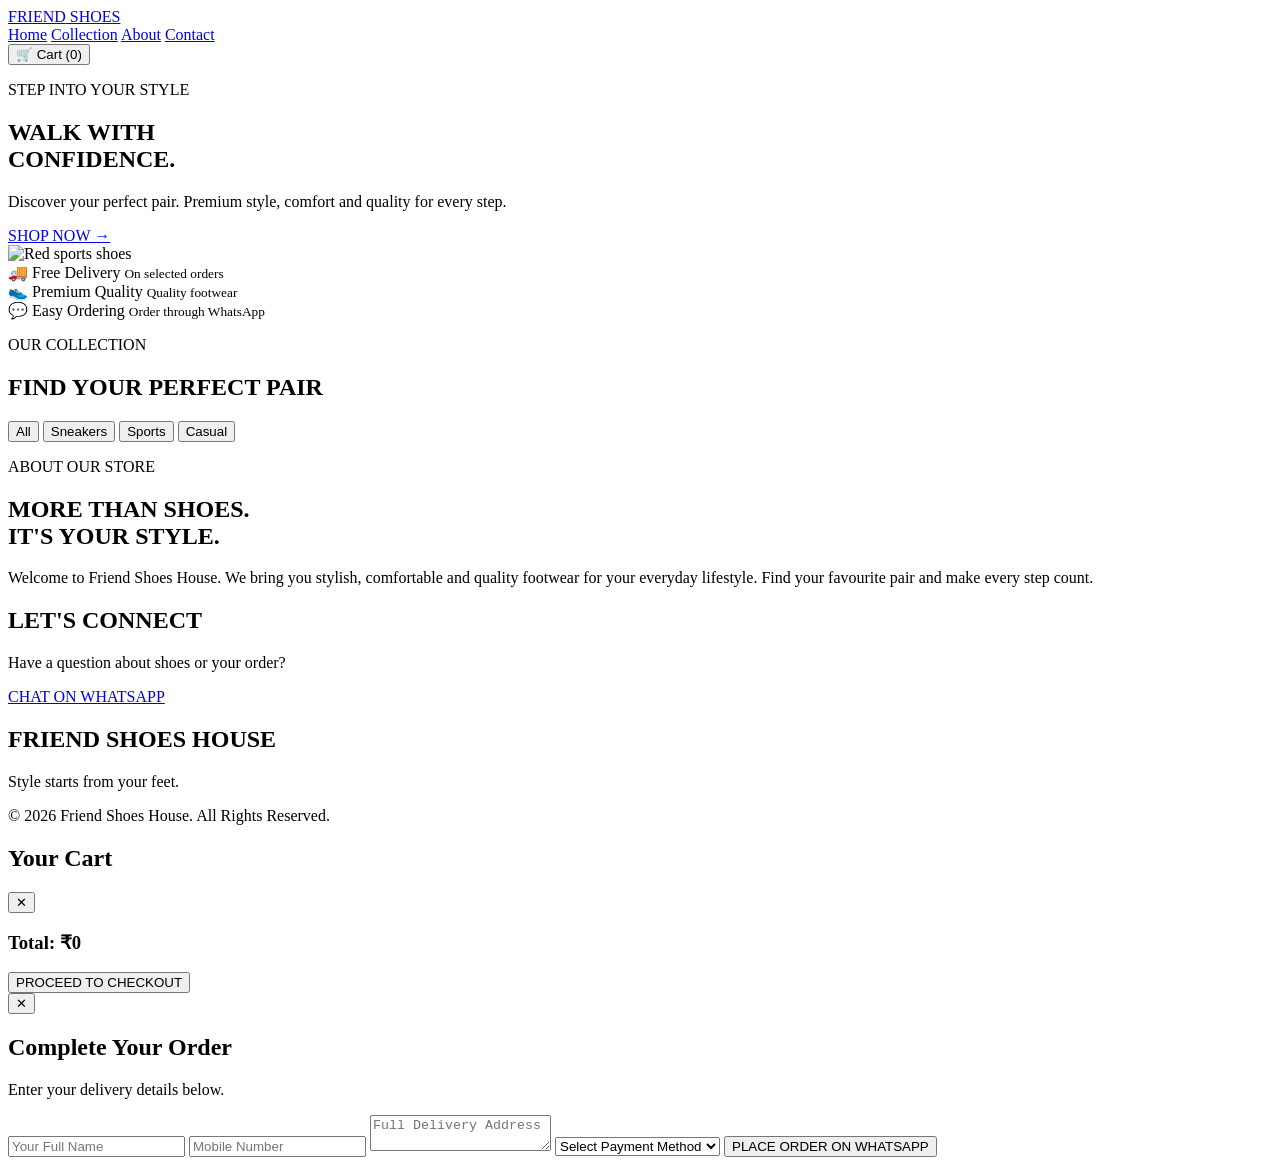
==== index.html @ 9ecb45f8 "Add files via upload" ====
<!DOCTYPE html>
<html lang="en">
<head>
    <meta charset="UTF-8">
    <meta name="viewport" content="width=device-width, initial-scale=1.0">
    <title>Friend Shoes House | Premium Footwear</title>
    <link rel="stylesheet" href="style.css">
    <link rel="preconnect" href="https://fonts.googleapis.com">
    <link href="https://fonts.googleapis.com/css2?family=Montserrat:wght@400;500;600;700;800;900&display=swap" rel="stylesheet">
</head>
<body>

<header class="navbar">
    <a href="#" class="logo">FRIEND<span> SHOES</span></a>

    <nav>
        <a href="#home">Home</a>
        <a href="#products">Collection</a>
        <a href="#about">About</a>
        <a href="#contact">Contact</a>
    </nav>

    <button class="cart-btn" onclick="toggleCart()">
        🛒 Cart (<span id="cart-count">0</span>)
    </button>
</header>

<section class="hero" id="home">
    <div class="hero-content">
        <p class="tagline">STEP INTO YOUR STYLE</p>
        <h1>WALK WITH<br><span>CONFIDENCE.</span></h1>
        <p>Discover your perfect pair. Premium style, comfort and quality for every step.</p>
        <a href="#products" class="main-btn">SHOP NOW →</a>
    </div>
    <div class="hero-image">
        <img src="https://images.unsplash.com/photo-1542291026-7eec264c27ff?w=900" alt="Red sports shoes">
    </div>
</section>

<section class="features">
    <div>🚚 Free Delivery <small>On selected orders</small></div>
    <div>👟 Premium Quality <small>Quality footwear</small></div>
    <div>💬 Easy Ordering <small>Order through WhatsApp</small></div>
</section>

<section class="products-section" id="products">
    <div class="section-heading">
        <p>OUR COLLECTION</p>
        <h2>FIND YOUR <span>PERFECT PAIR</span></h2>
    </div>

    <div class="filters">
        <button class="filter active" onclick="filterProducts('All',this)">All</button>
        <button class="filter" onclick="filterProducts('Sneakers',this)">Sneakers</button>
        <button class="filter" onclick="filterProducts('Sports',this)">Sports</button>
        <button class="filter" onclick="filterProducts('Casual',this)">Casual</button>
    </div>

    <div class="product-grid" id="product-list"></div>
</section>

<section class="about" id="about">
    <div>
        <p class="tagline">ABOUT OUR STORE</p>
        <h2>MORE THAN SHOES.<br><span>IT'S YOUR STYLE.</span></h2>
        <p>Welcome to Friend Shoes House. We bring you stylish, comfortable and quality footwear for your everyday lifestyle. Find your favourite pair and make every step count.</p>
    </div>
</section>

<section class="contact" id="contact">
    <h2>LET'S CONNECT</h2>
    <p>Have a question about shoes or your order?</p>
    <a href="#" onclick="contactWhatsApp();return false;" class="main-btn">CHAT ON WHATSAPP</a>
</section>

<footer>
    <h2>FRIEND <span>SHOES HOUSE</span></h2>
    <p>Style starts from your feet.</p>
    <p>© 2026 Friend Shoes House. All Rights Reserved.</p>
</footer>

<!-- Shopping Cart -->
<div class="overlay" id="overlay" onclick="toggleCart()"></div>

<aside class="cart-panel" id="cart-panel">
    <div class="cart-header">
        <h2>Your Cart</h2>
        <button onclick="toggleCart()">✕</button>
    </div>

    <div id="cart-items"></div>

    <div class="cart-bottom">
        <h3>Total: ₹<span id="cart-total">0</span></h3>
        <button class="main-btn checkout-btn" onclick="openCheckout()">PROCEED TO CHECKOUT</button>
    </div>
</aside>

<!-- Checkout -->
<div class="checkout-modal" id="checkout-modal">
    <div class="checkout-box">
        <button class="close-btn" onclick="closeCheckout()">✕</button>
        <h2>Complete Your Order</h2>
        <p>Enter your delivery details below.</p>

        <form id="checkout-form">
            <input type="text" id="customer-name" placeholder="Your Full Name" required>
            <input type="tel" id="customer-phone" placeholder="Mobile Number" pattern="[0-9]{10}" maxlength="10" required>
            <textarea id="customer-address" placeholder="Full Delivery Address" required></textarea>
            <select id="payment-method" required>
                <option value="">Select Payment Method</option>
                <option value="Cash on Delivery">Cash on Delivery</option>
                <option value="UPI (Confirm with store)">UPI (Confirm with store)</option>
            </select>
            <button type="submit" class="main-btn">PLACE ORDER ON WHATSAPP</button>
        </form>
    </div>
</div>

<script src="script.js"></script>
</body>
</html>
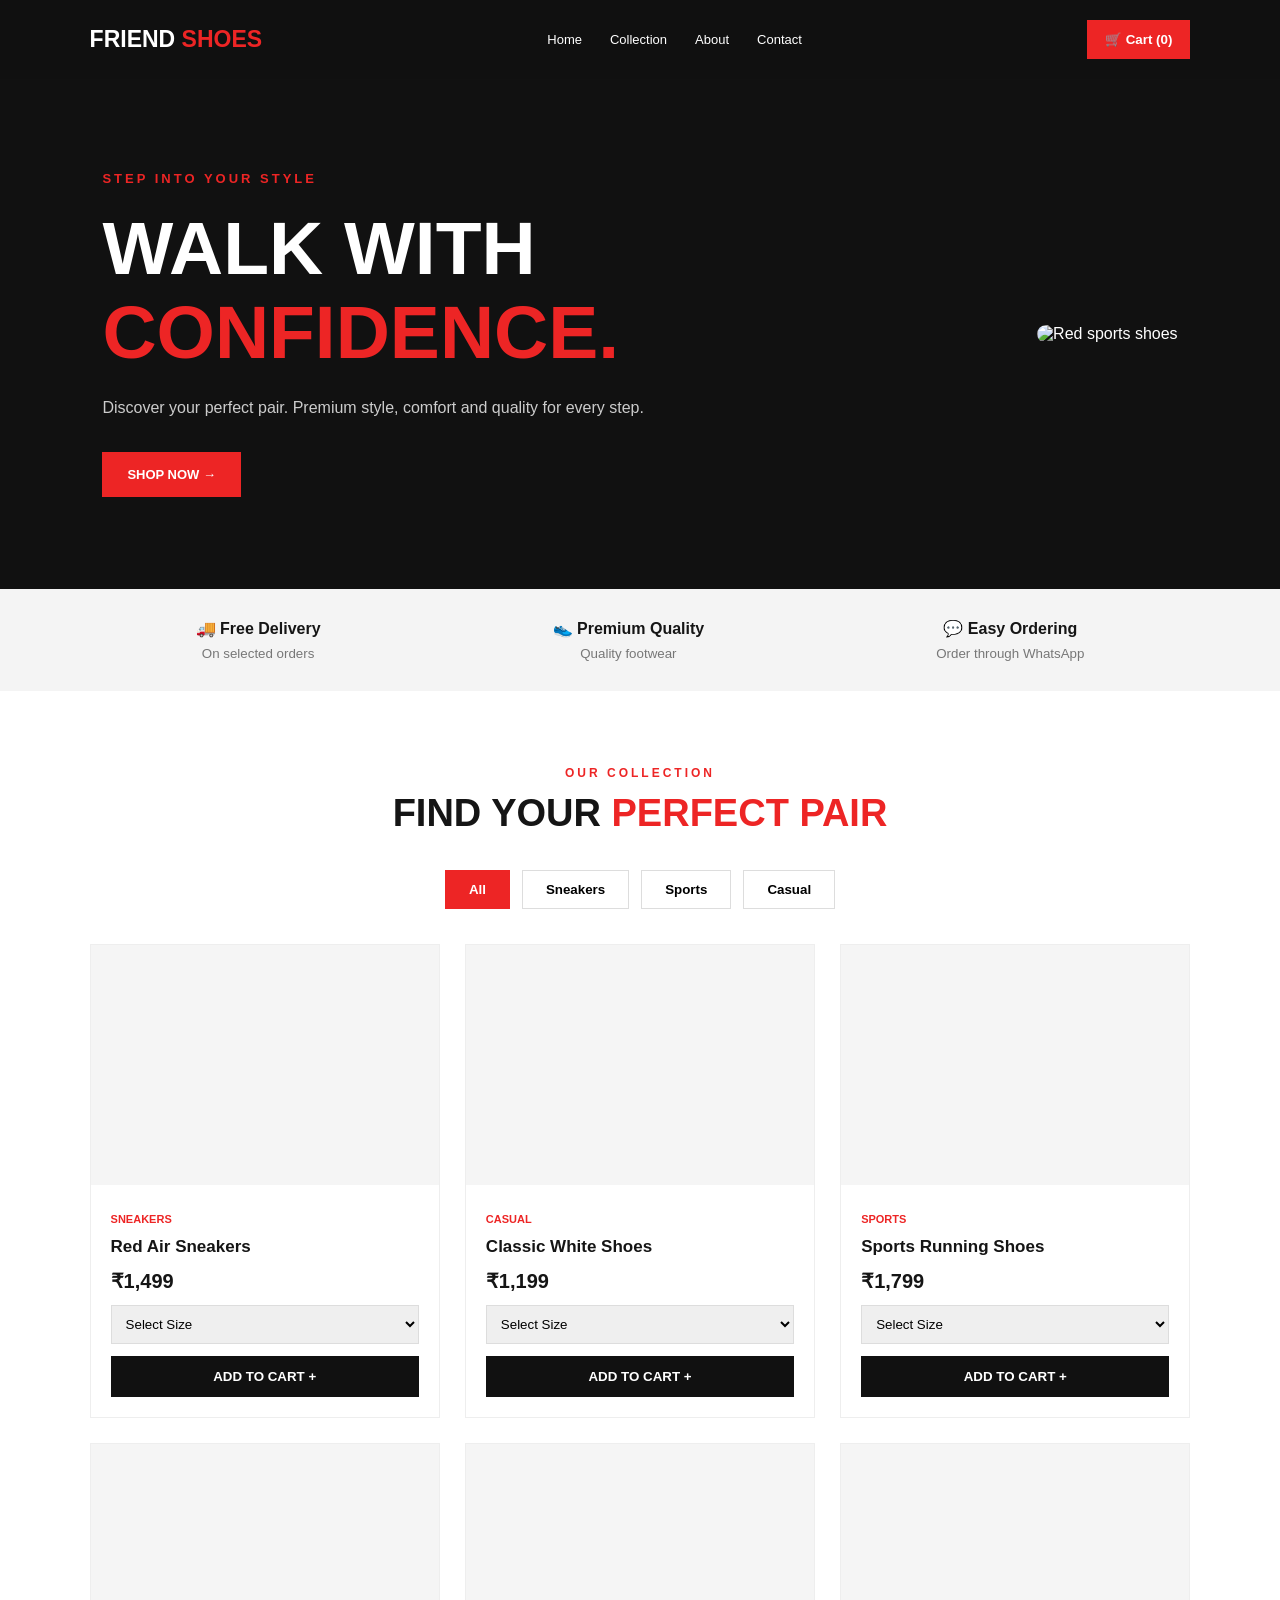
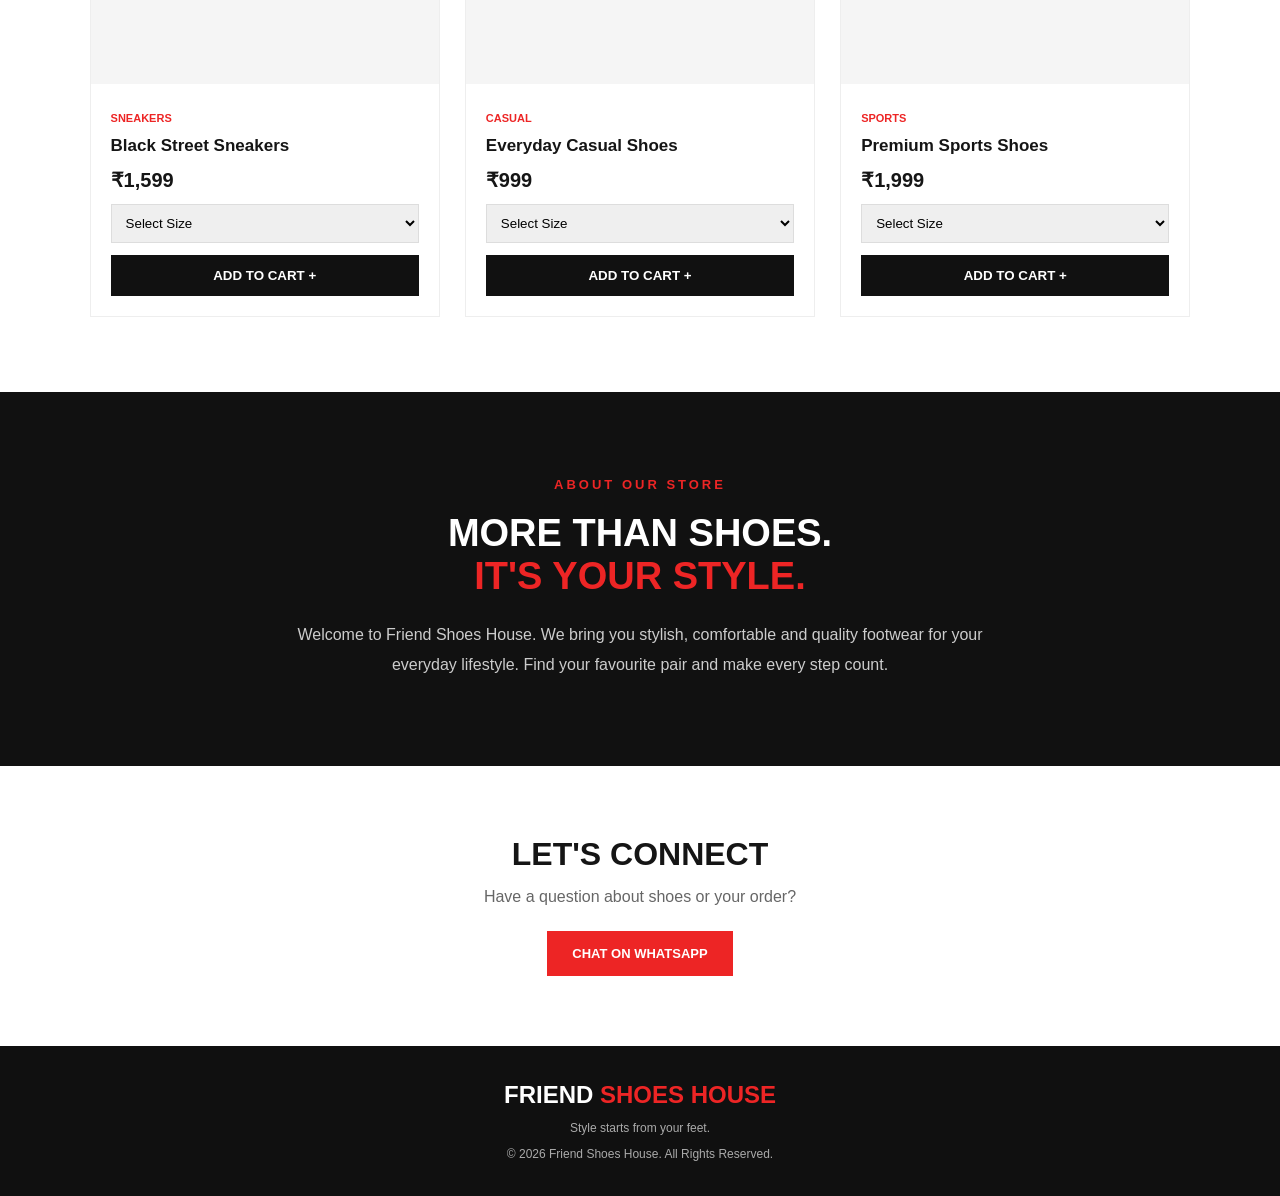
==== commit 7b408e42: "Update index.html" ====
--- a/index.html
+++ b/index.html
@@ -110,8 +110,7 @@
             <textarea id="customer-address" placeholder="Full Delivery Address" required></textarea>
             <select id="payment-method" required>
                 <option value="">Select Payment Method</option>
-                <option value="Cash on Delivery">Cash on Delivery</option>
-                <option value="UPI (Confirm with store)">UPI (Confirm with store)</option>
+       <option value="UPI (Confirm with store)">UPI (Confirm with store)</option>
             </select>
             <button type="submit" class="main-btn">PLACE ORDER ON WHATSAPP</button>
         </form>
--- a/style.css
+++ b/style.css
@@ -0,0 +1,435 @@
+
+* {
+    margin: 0;
+    padding: 0;
+    box-sizing: border-box;
+    font-family: 'Montserrat', sans-serif;
+}
+
+html { scroll-behavior: smooth; }
+
+body {
+    background: #fff;
+    color: #151515;
+}
+
+.navbar {
+    background: #101010;
+    color: white;
+    padding: 20px 7%;
+    display: flex;
+    align-items: center;
+    justify-content: space-between;
+    position: sticky;
+    top: 0;
+    z-index: 100;
+}
+
+.logo {
+    color: white;
+    font-size: 23px;
+    font-weight: 900;
+    text-decoration: none;
+}
+
+.logo span, footer span { color: #ed2525; }
+
+.navbar nav {
+    display: flex;
+    gap: 28px;
+}
+
+.navbar nav a {
+    color: white;
+    text-decoration: none;
+    font-size: 13px;
+}
+
+.navbar nav a:hover { color: #ed2525; }
+
+.cart-btn {
+    background: #ed2525;
+    color: white;
+    border: none;
+    padding: 12px 18px;
+    cursor: pointer;
+    font-weight: 700;
+}
+
+.hero {
+    background: #111;
+    color: white;
+    min-height: 510px;
+    padding: 70px 8%;
+    display: flex;
+    align-items: center;
+    justify-content: space-between;
+    gap: 30px;
+    overflow: hidden;
+}
+
+.hero-content { max-width: 550px; }
+
+.tagline {
+    color: #ed2525;
+    font-size: 13px;
+    font-weight: 800;
+    letter-spacing: 3px;
+    margin-bottom: 20px;
+}
+
+.hero h1 {
+    font-size: clamp(40px, 6vw, 75px);
+    line-height: 1.12;
+    font-weight: 900;
+}
+
+.hero h1 span, .section-heading span,
+.about span { color: #ed2525; }
+
+.hero-content > p:not(.tagline) {
+    color: #ccc;
+    line-height: 1.8;
+    margin: 20px 0 30px;
+}
+
+.hero-image img {
+    width: 100%;
+    max-width: 470px;
+    border-radius: 10px;
+}
+
+.main-btn {
+    display: inline-block;
+    background: #ed2525;
+    color: white;
+    padding: 15px 25px;
+    border: none;
+    text-decoration: none;
+    font-weight: 800;
+    font-size: 13px;
+    cursor: pointer;
+    transition: .3s;
+}
+
+.main-btn:hover {
+    background: #bd1010;
+    transform: translateY(-2px);
+}
+
+.features {
+    display: flex;
+    justify-content: space-around;
+    gap: 20px;
+    padding: 30px 7%;
+    background: #f4f4f4;
+    text-align: center;
+    font-weight: 800;
+}
+
+.features small {
+    display: block;
+    color: #777;
+    font-weight: 500;
+    margin-top: 8px;
+}
+
+.products-section {
+    padding: 75px 7%;
+}
+
+.section-heading { text-align: center; }
+
+.section-heading p {
+    color: #ed2525;
+    font-weight: 800;
+    letter-spacing: 3px;
+    font-size: 12px;
+}
+
+.section-heading h2 {
+    margin-top: 12px;
+    font-size: clamp(25px, 4vw, 38px);
+    font-weight: 900;
+}
+
+.filters {
+    display: flex;
+    justify-content: center;
+    flex-wrap: wrap;
+    gap: 12px;
+    margin: 35px 0;
+}
+
+.filter {
+    background: white;
+    border: 1px solid #ddd;
+    padding: 11px 23px;
+    cursor: pointer;
+    font-weight: 700;
+}
+
+.filter.active, .filter:hover {
+    background: #ed2525;
+    color: white;
+    border-color: #ed2525;
+}
+
+.product-grid {
+    display: grid;
+    grid-template-columns: repeat(3, 1fr);
+    gap: 25px;
+}
+
+.product-card {
+    border: 1px solid #eee;
+    overflow: hidden;
+    transition: .3s;
+}
+
+.product-card:hover {
+    transform: translateY(-6px);
+    box-shadow: 0 10px 25px #00000012;
+}
+
+.product-card img {
+    width: 100%;
+    height: 240px;
+    object-fit: cover;
+    background: #f5f5f5;
+}
+
+.product-info { padding: 20px; }
+
+.category {
+    color: #ed2525;
+    font-size: 11px;
+    font-weight: 800;
+    text-transform: uppercase;
+}
+
+.product-info h3 {
+    margin: 10px 0;
+    font-size: 17px;
+}
+
+.price {
+    font-size: 20px;
+    font-weight: 900;
+    margin: 12px 0;
+}
+
+.add-btn {
+    width: 100%;
+    background: #111;
+    color: white;
+    border: none;
+    padding: 13px;
+    cursor: pointer;
+    font-weight: 800;
+}
+
+.add-btn:hover { background: #ed2525; }
+
+.about {
+    background: #111;
+    color: white;
+    padding: 85px 10%;
+    text-align: center;
+}
+
+.about h2 { font-size: 38px; }
+
+.about > div > p:last-child {
+    max-width: 700px;
+    margin: 22px auto 0;
+    line-height: 1.9;
+    color: #ccc;
+}
+
+.contact {
+    text-align: center;
+    padding: 70px 20px;
+}
+
+.contact h2 { font-size: 32px; }
+.contact p { margin: 15px 0 25px; color: #666; }
+
+footer {
+    background: #101010;
+    color: white;
+    text-align: center;
+    padding: 35px 15px;
+}
+
+footer p {
+    color: #aaa;
+    font-size: 12px;
+    margin-top: 12px;
+}
+
+/* CART */
+
+.overlay {
+    display: none;
+    position: fixed;
+    inset: 0;
+    background: #0009;
+    z-index: 200;
+}
+
+.cart-panel {
+    position: fixed;
+    right: -450px;
+    top: 0;
+    width: 400px;
+    max-width: 90%;
+    height: 100%;
+    background: white;
+    z-index: 201;
+    padding: 25px;
+    display: flex;
+    flex-direction: column;
+    transition: .3s;
+}
+
+.cart-panel.open { right: 0; }
+
+.overlay.open { display: block; }
+
+.cart-header {
+    display: flex;
+    justify-content: space-between;
+    margin-bottom: 25px;
+}
+
+.cart-header button, .close-btn {
+    border: none;
+    background: none;
+    font-size: 22px;
+    cursor: pointer;
+}
+
+#cart-items {
+    overflow-y: auto;
+    flex: 1;
+}
+
+.cart-item {
+    display: flex;
+    justify-content: space-between;
+    align-items: center;
+    gap: 10px;
+    padding: 15px 0;
+    border-bottom: 1px solid #eee;
+}
+
+.cart-item h4 { font-size: 13px; }
+
+.quantity {
+    display: flex;
+    align-items: center;
+    gap: 10px;
+    margin-top: 8px;
+}
+
+.quantity button {
+    padding: 4px 9px;
+    cursor: pointer;
+}
+
+.remove-btn {
+    background: none;
+    color: red;
+    border: none;
+    cursor: pointer;
+}
+
+.cart-bottom {
+    padding-top: 20px;
+    border-top: 1px solid #ddd;
+}
+
+.cart-bottom h3 { margin-bottom: 15px; }
+
+.checkout-btn { width: 100%; }
+
+/* CHECKOUT */
+
+.checkout-modal {
+    display: none;
+    position: fixed;
+    inset: 0;
+    z-index: 300;
+    background: #000b;
+    align-items: center;
+    justify-content: center;
+    padding: 15px;
+}
+
+.checkout-modal.show { display: flex; }
+
+.checkout-box {
+    background: white;
+    padding: 30px;
+    width: 450px;
+    max-width: 100%;
+    max-height: 90vh;
+    overflow-y: auto;
+    position: relative;
+}
+
+.checkout-box h2 { margin-bottom: 10px; }
+.checkout-box p { color: #777; font-size: 13px; margin-bottom: 20px; }
+
+.close-btn {
+    position: absolute;
+    right: 20px;
+    top: 15px;
+}
+
+.checkout-box input,
+.checkout-box textarea,
+.checkout-box select {
+    width: 100%;
+    padding: 14px;
+    border: 1px solid #ddd;
+    margin-bottom: 14px;
+    outline-color: #ed2525;
+    font-size: 13px;
+}
+
+.checkout-box textarea {
+    min-height: 90px;
+    resize: vertical;
+}
+
+.checkout-box .main-btn { width: 100%; }
+
+@media(max-width: 800px) {
+    .navbar { flex-wrap: wrap; gap: 15px; }
+    .navbar nav {
+        order: 3;
+        width: 100%;
+        justify-content: center;
+        gap: 15px;
+    }
+    .hero {
+        flex-direction: column;
+        text-align: center;
+        padding: 55px 6%;
+    }
+    .hero-image img { max-width: 350px; }
+    .product-grid { grid-template-columns: repeat(2, 1fr); }
+    .features { flex-wrap: wrap; }
+}
+
+@media(max-width: 500px) {
+    .logo { font-size: 18px; }
+    .navbar nav a { font-size: 11px; }
+    .cart-btn { padding: 10px; font-size: 11px; }
+    .product-grid { grid-template-columns: 1fr; }
+    .product-card img { height: 260px; }
+    .about h2 { font-size: 28px; }
+    .products-section { padding: 55px 6%; }
+}
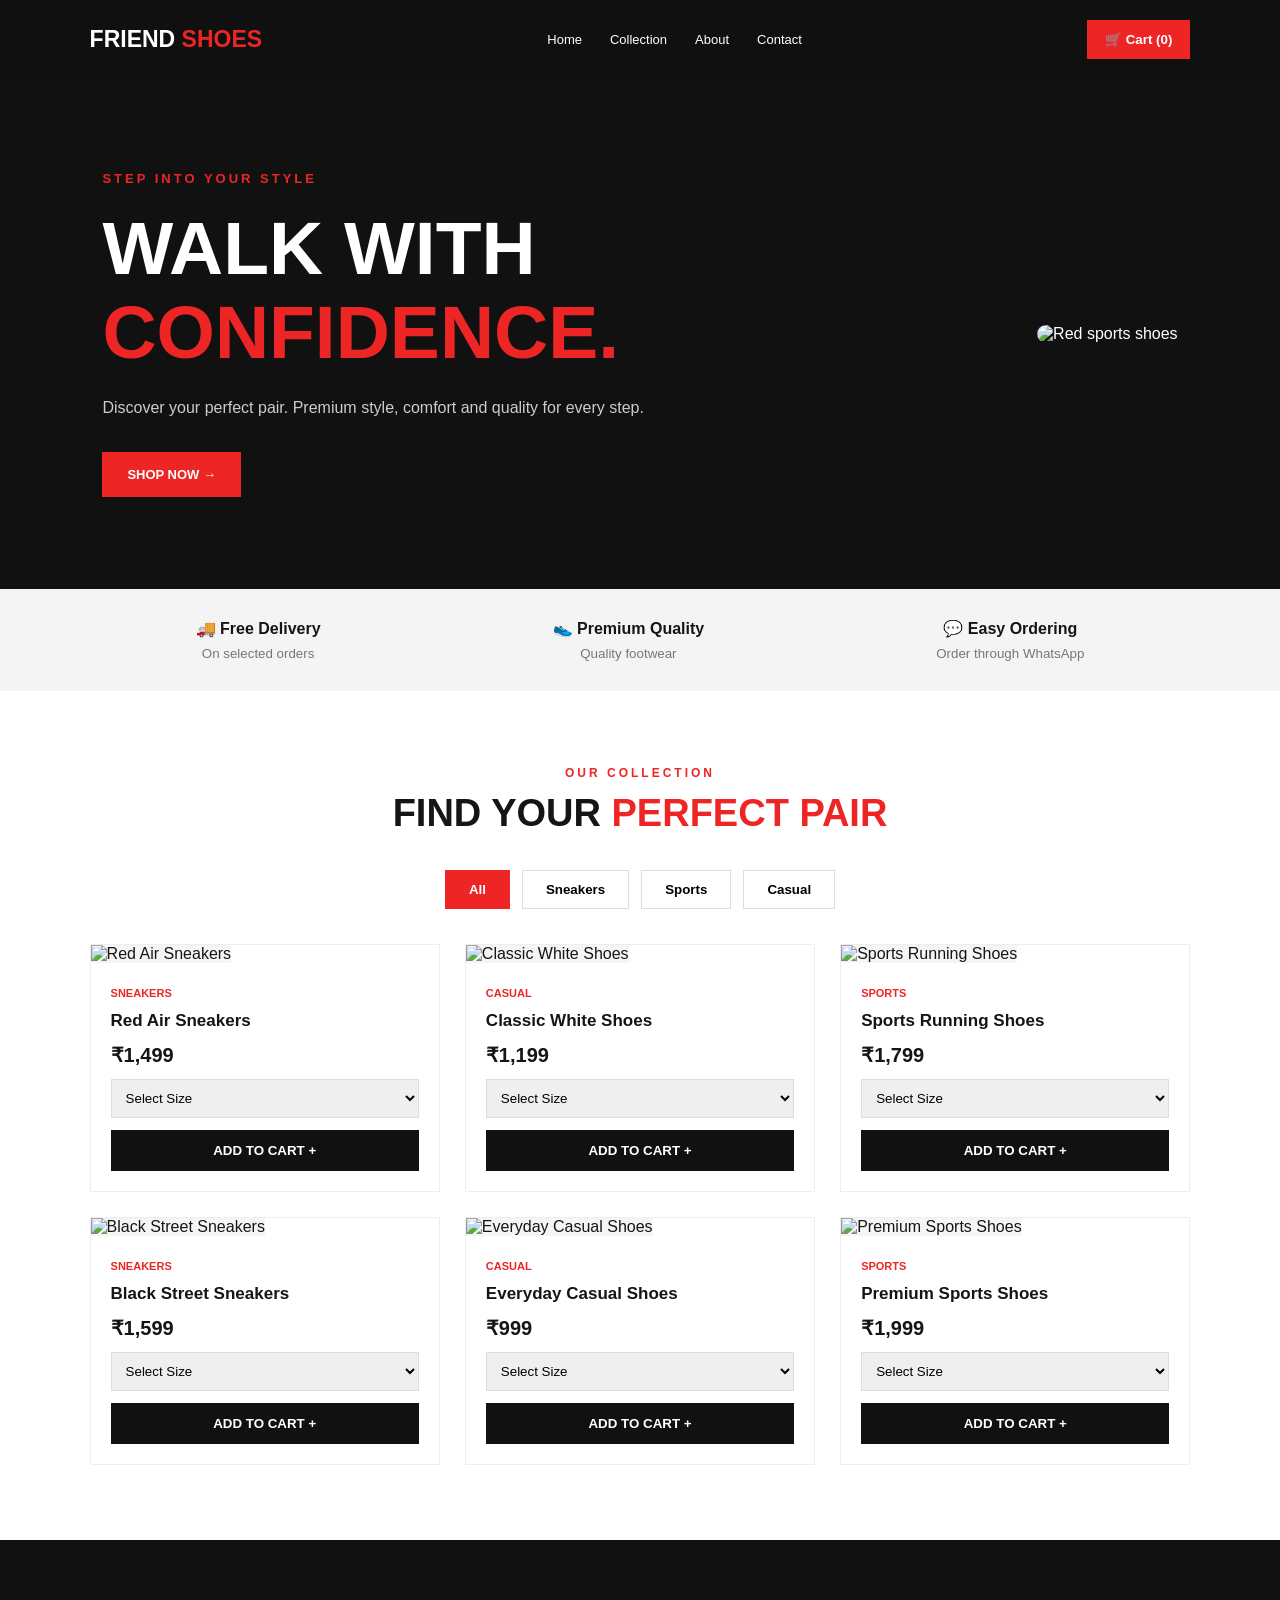
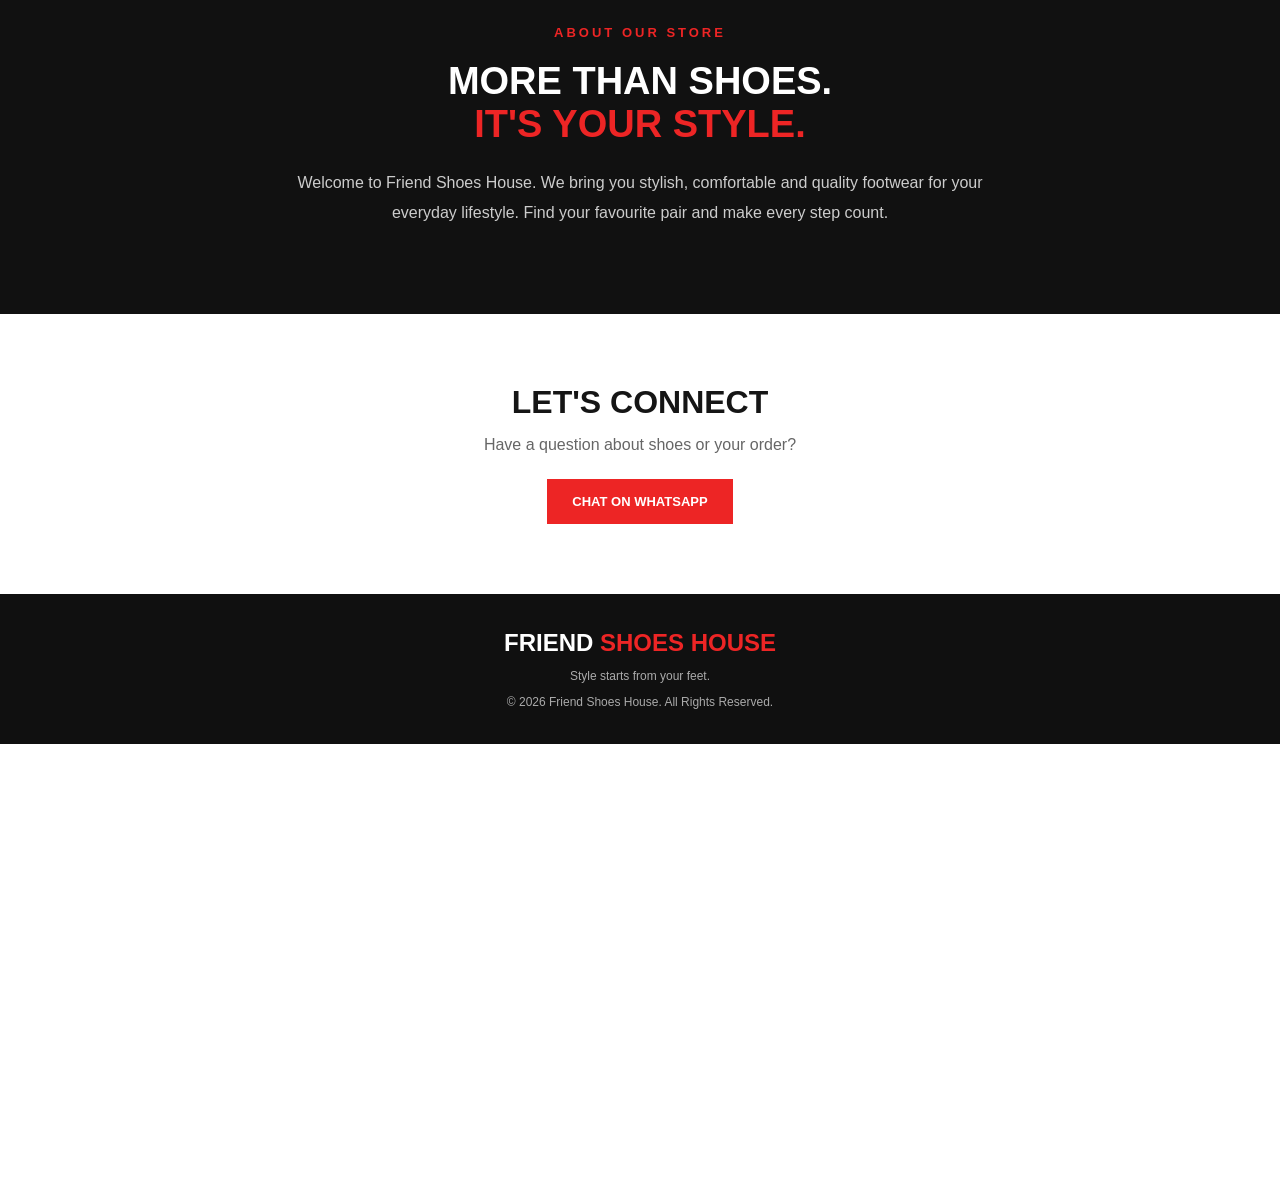
==== commit e1356578: "Update index.html" ====
--- a/index.html
+++ b/index.html
@@ -117,6 +117,6 @@
     </div>
 </div>
 
-<script src="script.js"></script>
+<script type="module" src="script.js"></script>
 </body>
 </html>
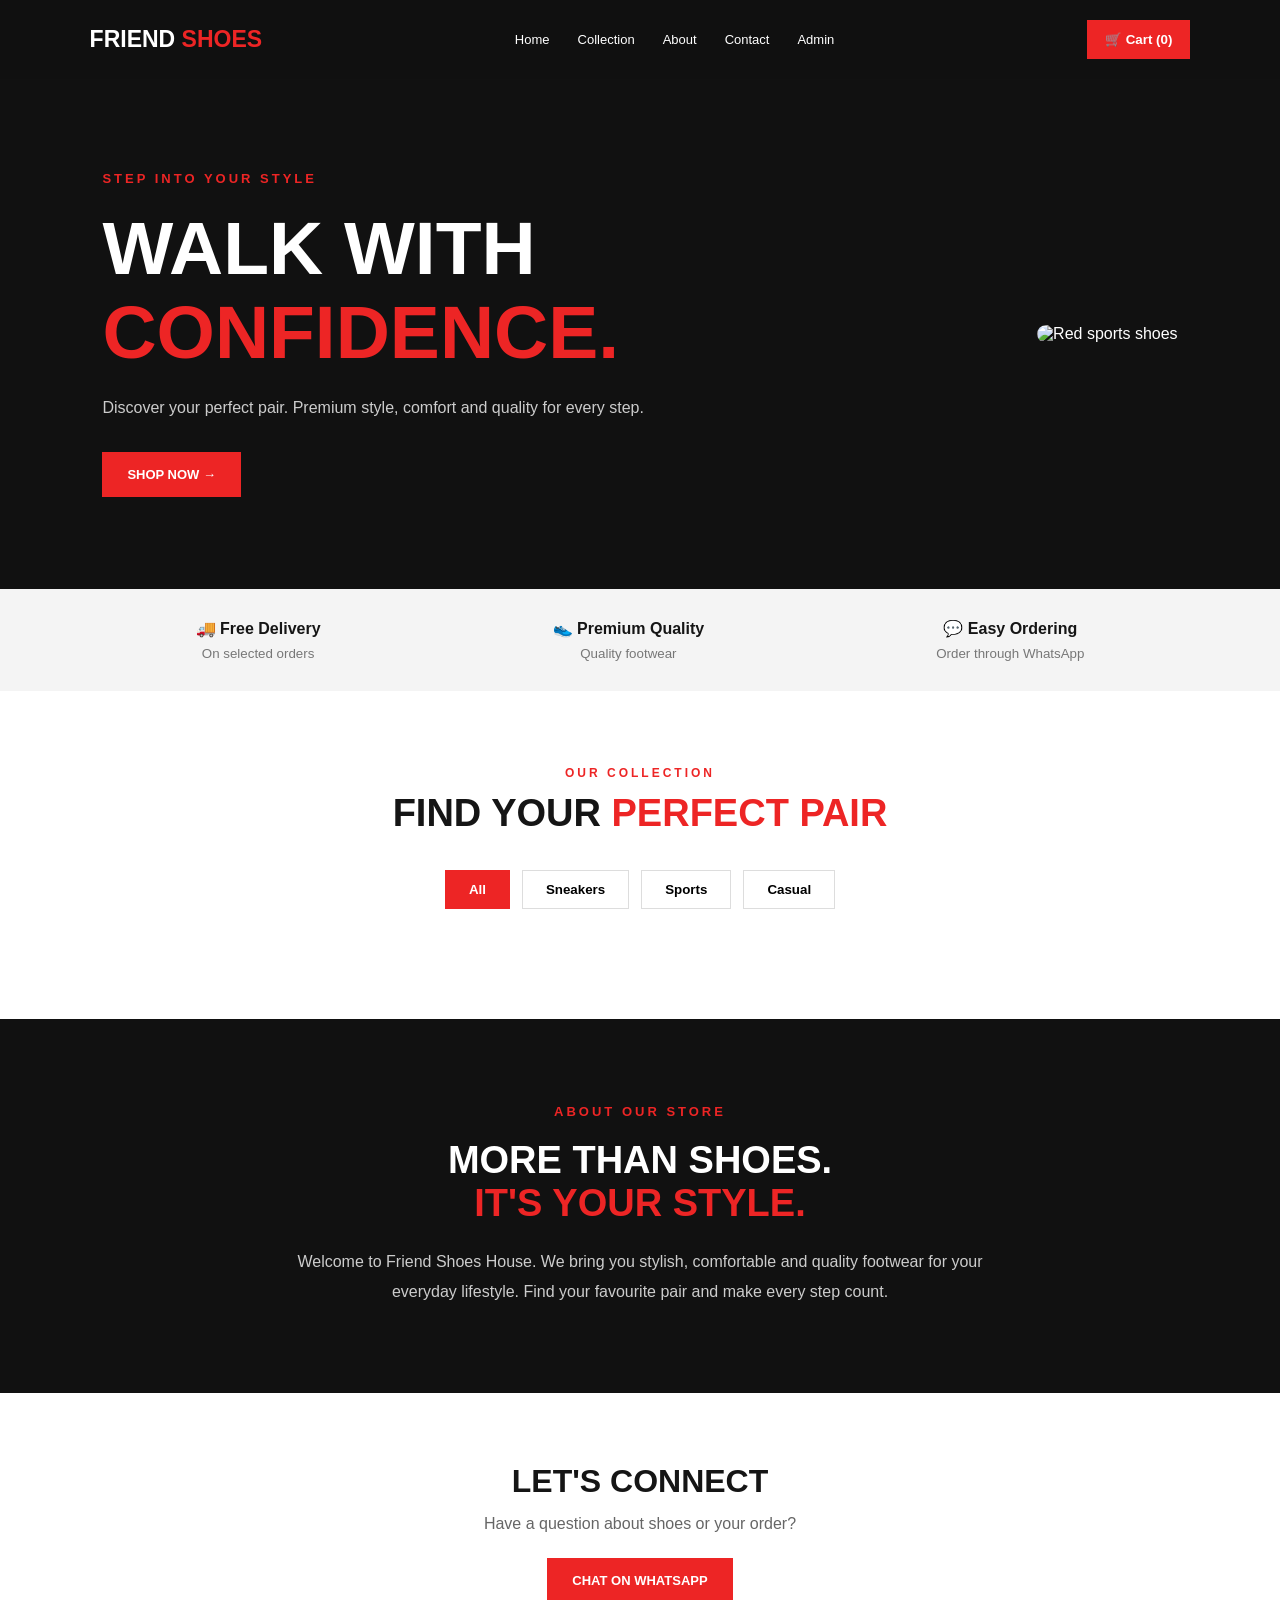
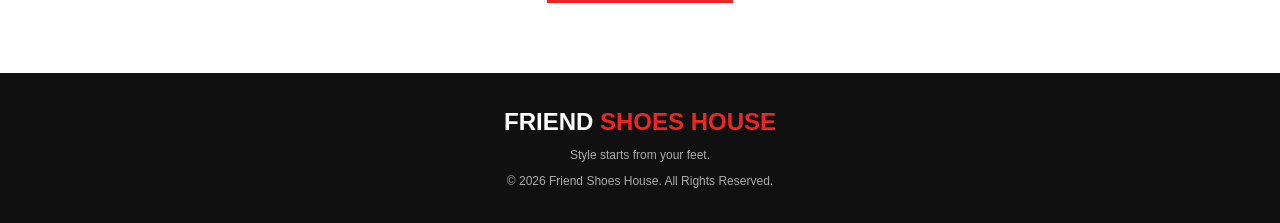
==== commit 2aea6af8: "Update index.html" ====
--- a/index.html
+++ b/index.html
@@ -19,6 +19,7 @@
         <a href="#products">Collection</a>
         <a href="#about">About</a>
         <a href="#contact">Contact</a>
+        <a href="https://sahil12-dot.github.io/Friend-Shoe-House/admin.html">Admin</a>
     </nav>
 
     <button class="cart-btn" onclick="toggleCart()">
